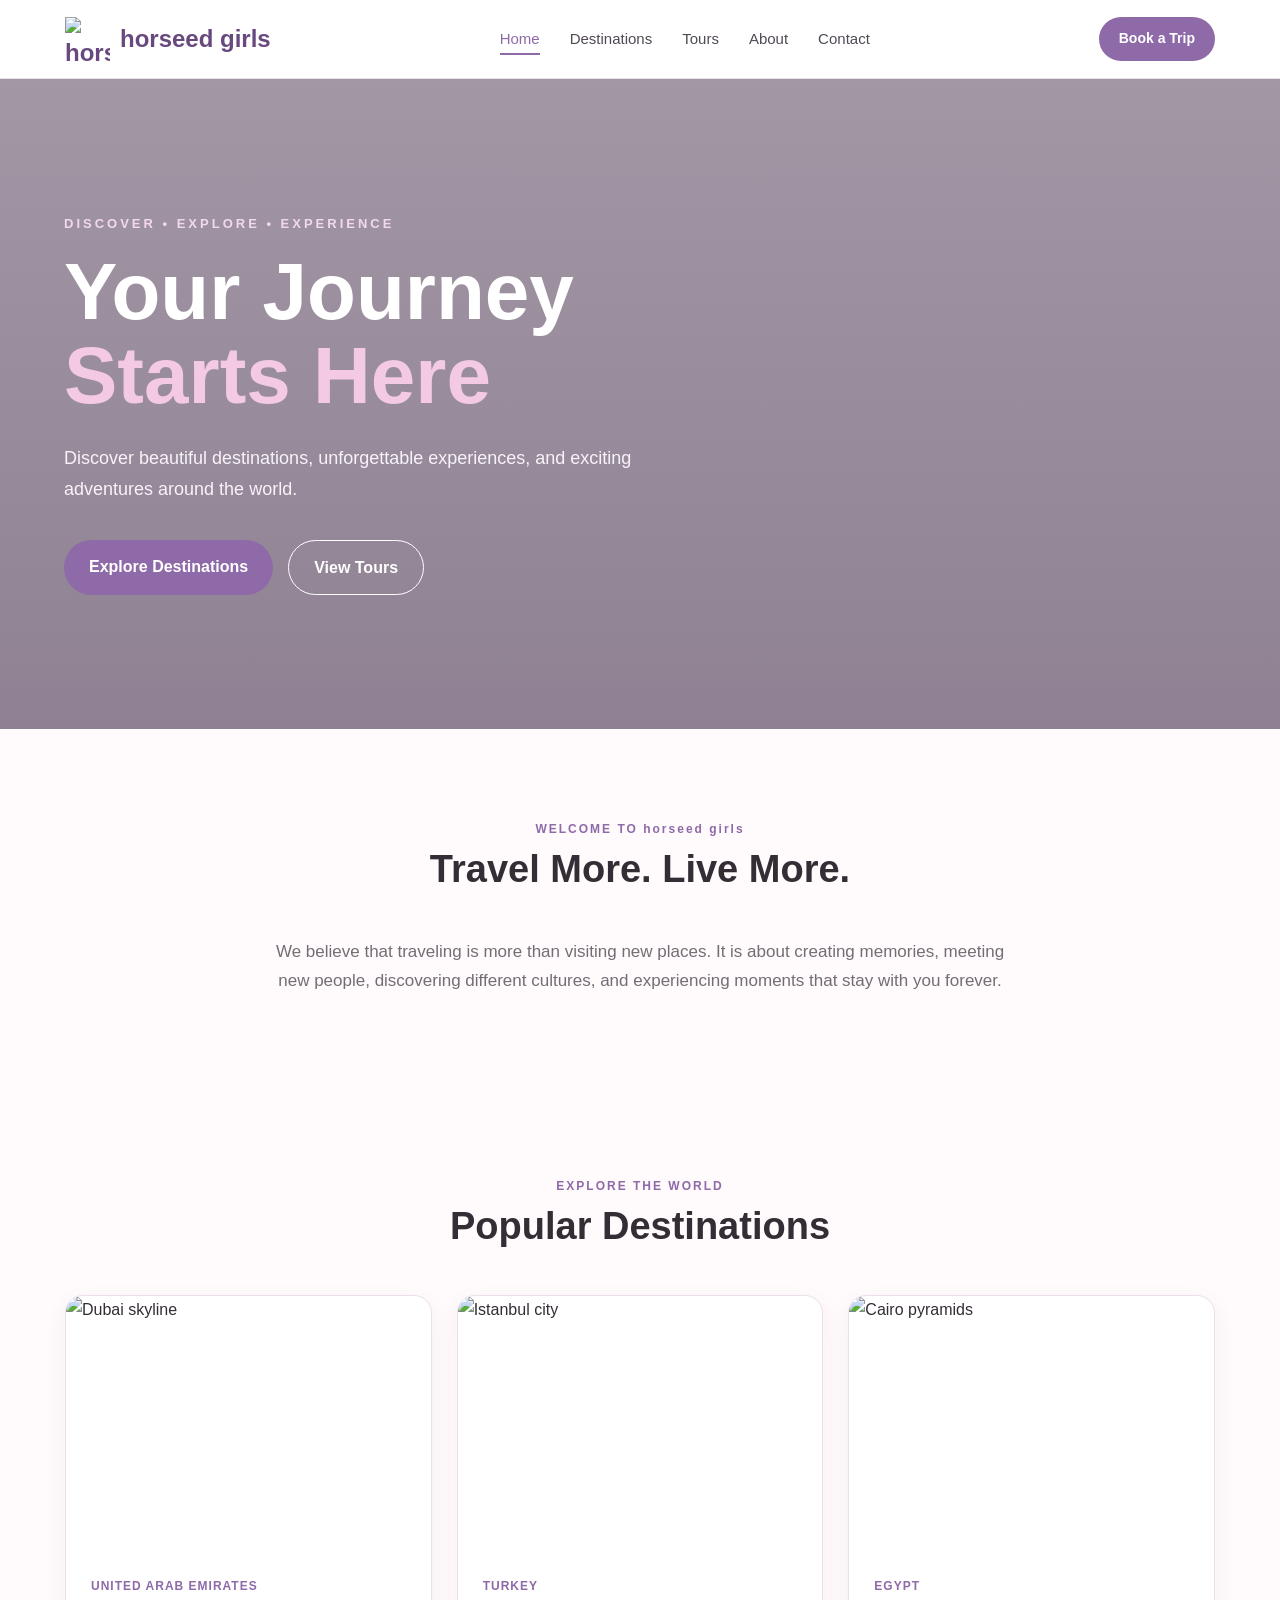
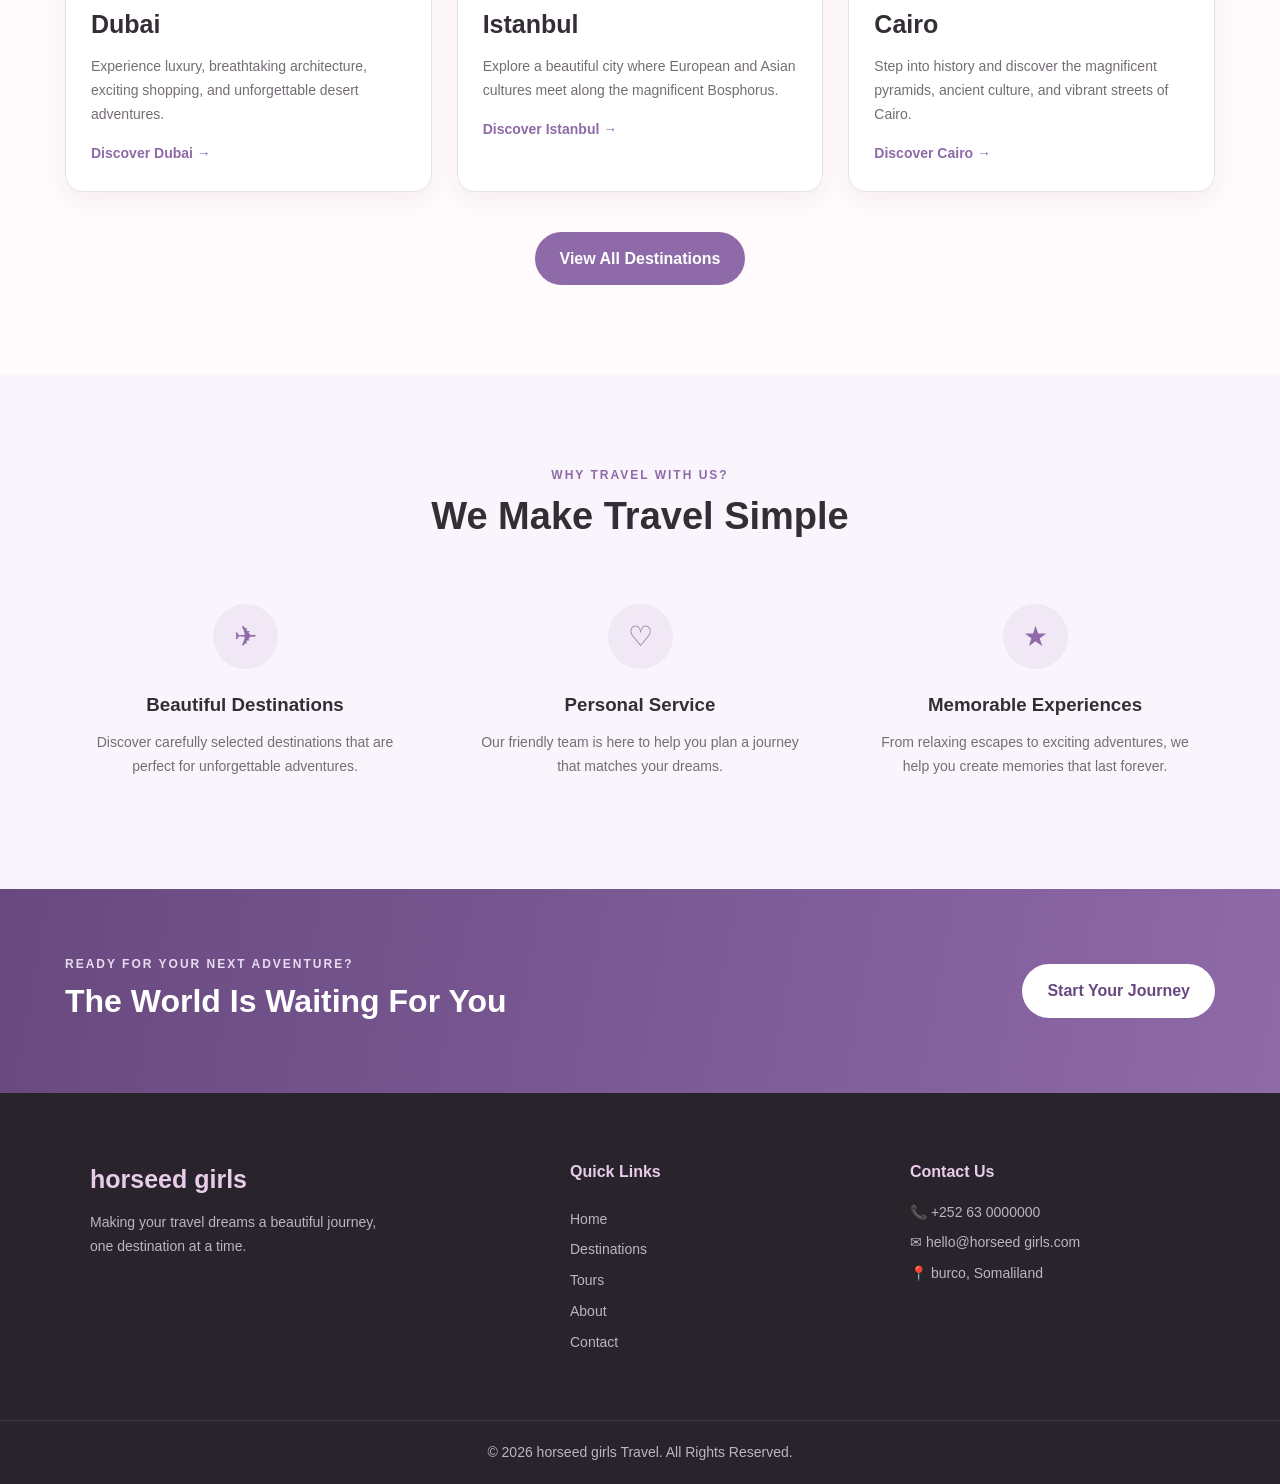
==== index.html @ 8eca0f7d "Add files via upload" ====
<!DOCTYPE html>
<html lang="en">
<head>
    <meta charset="UTF-8">
    <meta name="viewport" content="width=device-width, initial-scale=1.0">
    <meta name="description" content="Explore unforgettable destinations and exciting tour packages with Wanderly Travel.">
    <title>horseed girls Travel | Explore the World</title>

    <link rel="stylesheet" href="style.css">
</head>

<body>

    <!-- Header -->
    <header class="header">
        <nav class="navbar">

            <a href="index.html" class="logo">
                <img src="logo.jpeg" alt="horseed girls Travel Logo">
                <span>horseed girls</span>
            </a>

            <ul class="nav-links">
                <li><a href="index.html" class="active">Home</a></li>
                <li><a href="destinations.html">Destinations</a></li>
                <li><a href="tours.html">Tours</a></li>
                <li><a href="about.html">About</a></li>
                <li><a href="contact.html">Contact</a></li>
            </ul>

            <a href="contact.html" class="nav-button">Book a Trip</a>

        </nav>
    </header>


    <!-- Hero Section -->
    <section class="hero">

        <div class="hero-content">

            <p class="hero-small">DISCOVER • EXPLORE • EXPERIENCE</p>

            <h1>
                Your Journey
                <span>Starts Here</span>
            </h1>

            <p class="hero-text">
                Discover beautiful destinations, unforgettable experiences,
                and exciting adventures around the world.
            </p>

            <div class="hero-buttons">
                <a href="destinations.html" class="btn primary-btn">
                    Explore Destinations
                </a>

                <a href="tours.html" class="btn secondary-btn">
                    View Tours
                </a>
            </div>

        </div>

    </section>


    <!-- Introduction -->
    <section class="welcome section">

        <div class="section-title">
            <p>WELCOME TO horseed girls</p>
            <h2>Travel More. Live More.</h2>
        </div>

        <p class="section-description">
            We believe that traveling is more than visiting new places.
            It is about creating memories, meeting new people, discovering
            different cultures, and experiencing moments that stay with you forever.
        </p>

    </section>


    <!-- Popular Destinations -->
    <section class="section destinations-preview">

        <div class="section-title">
            <p>EXPLORE THE WORLD</p>
            <h2>Popular Destinations</h2>
        </div>

        <div class="destination-grid">

            <div class="destination-card">
                <img src="dubai.jpg" alt="Dubai skyline">

                <div class="card-content">
                    <span>United Arab Emirates</span>
                    <h3>Dubai</h3>
                    <p>
                        Experience luxury, breathtaking architecture,
                        exciting shopping, and unforgettable desert adventures.
                    </p>

                    <a href="destinations.html" class="text-link">
                        Discover Dubai →
                    </a>
                </div>
            </div>


            <div class="destination-card">
                <img src="istanbul.jpg" alt="Istanbul city">

                <div class="card-content">
                    <span>Turkey</span>
                    <h3>Istanbul</h3>
                    <p>
                        Explore a beautiful city where European and Asian
                        cultures meet along the magnificent Bosphorus.
                    </p>

                    <a href="destinations.html" class="text-link">
                        Discover Istanbul →
                    </a>
                </div>
            </div>


            <div class="destination-card">
                <img src="cairo.jpg" alt="Cairo pyramids">

                <div class="card-content">
                    <span>Egypt</span>
                    <h3>Cairo</h3>
                    <p>
                        Step into history and discover the magnificent pyramids,
                        ancient culture, and vibrant streets of Cairo.
                    </p>

                    <a href="destinations.html" class="text-link">
                        Discover Cairo →
                    </a>
                </div>
            </div>

        </div>

        <div class="center-button">
            <a href="destinations.html" class="btn primary-btn">
                View All Destinations
            </a>
        </div>

    </section>


    <!-- Why Choose Us -->
    <section class="why-us section">

        <div class="section-title">
            <p>WHY TRAVEL WITH US?</p>
            <h2>We Make Travel Simple</h2>
        </div>

        <div class="features">

            <div class="feature">
                <div class="feature-icon">✈</div>
                <h3>Beautiful Destinations</h3>
                <p>
                    Discover carefully selected destinations
                    that are perfect for unforgettable adventures.
                </p>
            </div>

            <div class="feature">
                <div class="feature-icon">♡</div>
                <h3>Personal Service</h3>
                <p>
                    Our friendly team is here to help you
                    plan a journey that matches your dreams.
                </p>
            </div>

            <div class="feature">
                <div class="feature-icon">★</div>
                <h3>Memorable Experiences</h3>
                <p>
                    From relaxing escapes to exciting adventures,
                    we help you create memories that last forever.
                </p>
            </div>

        </div>

    </section>


    <!-- Call To Action -->
    <section class="cta">

        <div>
            <p>READY FOR YOUR NEXT ADVENTURE?</p>
            <h2>The World Is Waiting For You</h2>
        </div>

        <a href="contact.html" class="btn white-btn">
            Start Your Journey
        </a>

    </section>


    <!-- Footer -->
    <footer class="footer">

        <div class="footer-content">

            <div class="footer-about">
                <h3>horseed girls</h3>

                <p>
                    Making your travel dreams a beautiful
                    journey, one destination at a time.
                </p>
            </div>


            <div class="footer-links">
                <h4>Quick Links</h4>

                <a href="index.html">Home</a>
                <a href="destinations.html">Destinations</a>
                <a href="tours.html">Tours</a>
                <a href="about.html">About</a>
                <a href="contact.html">Contact</a>
            </div>


            <div class="footer-contact">
                <h4>Contact Us</h4>

                <p>📞 +252 63 0000000</p>
                <p>✉ hello@horseed girls.com</p>
                <p>📍 burco, Somaliland</p>
            </div>

        </div>

        <div class="copyright">
            <p>© 2026 horseed girls Travel. All Rights Reserved.</p>
        </div>

    </footer>

</body>
</html>
---- style.css ----
/* ================================
   WANDERLY TRAVEL WEBSITE
   Main Stylesheet
================================ */


/* ---------- RESET ---------- */

* {
    margin: 0;
    padding: 0;
    box-sizing: border-box;
}


html {
    scroll-behavior: smooth;
}


body {
    font-family: "Segoe UI", Arial, sans-serif;
    background-color: #fffafc;
    color: #342d35;
    line-height: 1.7;
}


img {
    max-width: 100%;
    display: block;
}


a {
    text-decoration: none;
    color: inherit;
}


ul {
    list-style: none;
}


/* ---------- COLORS ---------- */

:root {
    --purple: #8e6aa8;
    --dark-purple: #68497f;
    --light-purple: #f0e8f5;
    --soft-purple: #faf5fc;
    --pink: #e8b7cf;
    --dark: #342d35;
    --gray: #746d75;
    --white: #ffffff;
    --border: #eadfea;
}


/* ---------- HEADER ---------- */

.header {
    background: rgba(255, 255, 255, 0.97);
    border-bottom: 1px solid var(--border);
    position: sticky;
    top: 0;
    z-index: 1000;
}


.navbar {
    max-width: 1200px;
    margin: auto;
    min-height: 78px;
    padding: 0 25px;

    display: flex;
    align-items: center;
    justify-content: space-between;
    gap: 30px;
}


.logo {
    display: flex;
    align-items: center;
    gap: 10px;

    color: var(--dark-purple);
    font-size: 24px;
    font-weight: 700;
}


.logo img {
    width: 45px;
    height: 45px;
    object-fit: contain;
}


.nav-links {
    display: flex;
    align-items: center;
    gap: 30px;
}


.nav-links a {
    color: #514954;
    font-size: 15px;
    font-weight: 500;

    position: relative;
    transition: 0.3s;
}


.nav-links a:hover,
.nav-links a.active {
    color: var(--purple);
}


.nav-links a.active::after {
    content: "";

    position: absolute;
    left: 0;
    right: 0;
    bottom: -8px;

    height: 2px;
    background: var(--purple);
}


.nav-button {
    background: var(--purple);
    color: white;

    padding: 10px 20px;
    border-radius: 25px;

    font-size: 14px;
    font-weight: 600;

    transition: 0.3s;
}


.nav-button:hover {
    background: var(--dark-purple);
    transform: translateY(-2px);
}


/* ---------- HERO ---------- */

.hero {
    min-height: 650px;

    background-image:
        linear-gradient(
            rgba(50, 30, 60, 0.45),
            rgba(50, 30, 60, 0.55)
        ),
        url("Images/hero.jpg");

    background-size: cover;
    background-position: center;

    display: flex;
    align-items: center;
}


.hero-content {
    width: 1200px;
    max-width: 90%;
    margin: auto;

    color: white;
}


.hero-small {
    color: #f2d8ee;
    letter-spacing: 3px;
    font-size: 13px;
    font-weight: 600;

    margin-bottom: 15px;
}


.hero h1 {
    font-size: clamp(45px, 7vw, 80px);
    line-height: 1.05;
    max-width: 750px;
    font-weight: 700;
}


.hero h1 span {
    display: block;
    color: #f3c9e3;
}


.hero-text {
    max-width: 600px;
    margin: 25px 0 35px;

    font-size: 18px;
    color: #f8f3f8;
}


.hero-buttons {
    display: flex;
    gap: 15px;
    flex-wrap: wrap;
}


/* ---------- BUTTONS ---------- */

.btn {
    display: inline-block;

    padding: 13px 25px;
    border-radius: 30px;

    font-weight: 600;
    transition: 0.3s;
}


.primary-btn {
    background: var(--purple);
    color: white;
}


.primary-btn:hover {
    background: var(--dark-purple);
    transform: translateY(-3px);
}


.secondary-btn {
    border: 1px solid white;
    color: white;
}


.secondary-btn:hover {
    background: white;
    color: var(--dark-purple);
}


.white-btn {
    background: white;
    color: var(--dark-purple);
}


.white-btn:hover {
    transform: translateY(-3px);
}


/* ---------- SECTIONS ---------- */

.section {
    max-width: 1200px;
    margin: auto;
    padding: 90px 25px;
}


.section-title {
    text-align: center;
    margin-bottom: 45px;
}


.section-title p {
    color: var(--purple);
    letter-spacing: 2px;
    font-size: 12px;
    font-weight: 700;

    margin-bottom: 8px;
}


.section-title h2 {
    color: var(--dark);
    font-size: 38px;
    line-height: 1.2;
}


.left-title {
    text-align: left;
    margin-bottom: 25px;
}


.section-description {
    max-width: 760px;
    margin: auto;

    text-align: center;
    color: var(--gray);
    font-size: 17px;
}


/* ---------- DESTINATION CARDS ---------- */

.destination-grid {
    display: grid;
    grid-template-columns: repeat(3, 1fr);
    gap: 25px;
}


.destination-card {
    background: white;

    border: 1px solid var(--border);
    border-radius: 18px;

    overflow: hidden;

    box-shadow: 0 8px 25px rgba(80, 50, 90, 0.06);

    transition: 0.3s;
}


.destination-card:hover {
    transform: translateY(-8px);
    box-shadow: 0 18px 40px rgba(80, 50, 90, 0.12);
}


.destination-card > img {
    width: 100%;
    height: 250px;
    object-fit: cover;
}


.card-content {
    padding: 25px;
}


.card-content span {
    color: var(--purple);
    font-size: 12px;
    font-weight: 700;

    text-transform: uppercase;
    letter-spacing: 1px;
}


.card-content h3 {
    margin: 5px 0 10px;

    color: var(--dark);
    font-size: 25px;
}


.card-content p {
    color: var(--gray);
    font-size: 14px;
}


.text-link {
    display: inline-block;

    margin-top: 15px;

    color: var(--purple);
    font-size: 14px;
    font-weight: 700;
}


.card-bottom {
    display: flex;
    justify-content: space-between;
    align-items: center;

    margin-top: 20px;
    padding-top: 15px;

    border-top: 1px solid var(--border);
}


.card-bottom strong {
    color: var(--dark-purple);
    font-size: 18px;
}


.small-btn {
    background: var(--light-purple);
    color: var(--dark-purple);

    padding: 8px 16px;
    border-radius: 20px;

    font-size: 13px;
    font-weight: 700;

    transition: 0.3s;
}


.small-btn:hover {
    background: var(--purple);
    color: white;
}


/* ---------- CENTER BUTTON ---------- */

.center-button {
    text-align: center;
    margin-top: 40px;
}


/* ---------- FEATURES ---------- */

.why-us {
    background: var(--soft-purple);
    max-width: none;
    padding-left: max(25px, calc((100% - 1150px) / 2));
    padding-right: max(25px, calc((100% - 1150px) / 2));
}


.features {
    display: grid;
    grid-template-columns: repeat(3, 1fr);
    gap: 35px;
    text-align: center;
}


.feature {
    padding: 20px;
}


.feature-icon {
    width: 65px;
    height: 65px;

    margin: 0 auto 20px;

    border-radius: 50%;

    background: var(--light-purple);
    color: var(--purple);

    display: flex;
    align-items: center;
    justify-content: center;

    font-size: 28px;
}


.feature h3 {
    margin-bottom: 10px;
}


.feature p {
    color: var(--gray);
    font-size: 14px;
}


/* ---------- CTA ---------- */

.cta {
    background:
        linear-gradient(
            100deg,
            var(--dark-purple),
            var(--purple)
        );

    color: white;

    padding: 65px max(25px, calc((100% - 1150px) / 2));

    display: flex;
    align-items: center;
    justify-content: space-between;
    gap: 30px;
}


.cta p {
    font-size: 12px;
    letter-spacing: 2px;
    color: #eadcf0;
    font-weight: 700;
}


.cta h2 {
    font-size: 32px;
}


/* ---------- PAGE HERO ---------- */

.page-hero {
    min-height: 350px;

    background:
        linear-gradient(
            rgba(70, 45, 80, 0.65),
            rgba(70, 45, 80, 0.7)
        ),
        url("Images/hero.jpg");

    background-size: cover;
    background-position: center;

    display: flex;
    align-items: center;
    justify-content: center;

    text-align: center;
    color: white;

    padding: 50px 25px;
}


.page-hero p:first-child {
    color: #f2cde3;

    font-size: 12px;
    letter-spacing: 3px;
    font-weight: 700;
}


.page-hero h1 {
    font-size: 55px;
    margin: 10px 0;
}


.page-hero div > p:last-child {
    max-width: 600px;
    margin: auto;
    color: #f5edf6;
}


/* ---------- TOURS ---------- */

.tour-grid {
    display: grid;
    grid-template-columns: repeat(2, 1fr);
    gap: 30px;
}


.tour-card {
    background: white;

    border: 1px solid var(--border);
    border-radius: 18px;

    overflow: hidden;

    box-shadow: 0 8px 25px rgba(80, 50, 90, 0.06);
}


.tour-card > img {
    width: 100%;
    height: 280px;
    object-fit: cover;
}


.tour-content {
    padding: 28px;
}


.tour-label {
    color: var(--purple);
    font-size: 11px;
    font-weight: 700;
    letter-spacing: 2px;
}


.tour-content h3 {
    font-size: 27px;
    margin: 5px 0;
}


.duration {
    color: var(--dark-purple);
    font-weight: 600;
    font-size: 14px;
}


.tour-content > p:not(.duration) {
    color: var(--gray);
    font-size: 14px;
    margin: 15px 0;
}


.included {
    border-top: 1px solid var(--border);
    border-bottom: 1px solid var(--border);

    padding: 15px 0;
    margin: 15px 0;

    display: grid;
    grid-template-columns: 1fr 1fr;
    gap: 8px;

    color: var(--gray);
    font-size: 13px;
}


.tour-bottom {
    display: flex;
    align-items: center;
    justify-content: space-between;
}


.tour-bottom small {
    display: block;
    color: var(--gray);
}


.tour-bottom strong {
    display: block;
    color: var(--dark-purple);
    font-size: 24px;
}


/* ---------- ABOUT ---------- */

.story {
    display: grid;
    grid-template-columns: 1.5fr 1fr;
    gap: 60px;
    align-items: center;
}


.story-content > p {
    color: var(--gray);
    margin-bottom: 18px;
}


.experience-box {
    background: var(--light-purple);

    border-radius: 25px;

    padding: 50px 35px;

    text-align: center;
}


.experience-box strong {
    display: block;

    color: var(--dark-purple);
    font-size: 70px;
    line-height: 1;
}


.experience-box span {
    display: block;

    margin: 10px 0;

    color: var(--purple);
    font-weight: 700;
    font-size: 18px;
}


.experience-box p {
    color: var(--gray);
}


.mission-section {
    max-width: none;

    background: var(--soft-purple);

    padding-left: max(25px, calc((100% - 1150px) / 2));
    padding-right: max(25px, calc((100% - 1150px) / 2));

    display: grid;
    grid-template-columns: repeat(2, 1fr);
    gap: 30px;
}


.mission-card {
    background: white;

    border: 1px solid var(--border);
    border-radius: 20px;

    padding: 40px;

    text-align: center;
}


.mission-icon {
    width: 60px;
    height: 60px;

    margin: 0 auto 20px;

    border-radius: 50%;

    background: var(--light-purple);
    color: var(--purple);

    display: flex;
    align-items: center;
    justify-content: center;

    font-size: 25px;
}


.mission-card h2 {
    margin-bottom: 12px;
}


.mission-card p {
    color: var(--gray);
}


.team {
    max-width: 650px;
    margin: auto;
}


.team-card {
    text-align: center;

    background: white;

    border: 1px solid var(--border);
    border-radius: 20px;

    overflow: hidden;
}


.team-card img {
    width: 100%;
    height: 350px;
    object-fit: cover;
}


.team-card h3 {
    margin: 20px 0 5px;
    font-size: 25px;
}


.team-card p {
    padding: 0 30px 30px;
    color: var(--gray);
}


/* ---------- CONTACT ---------- */

.contact-section {
    display: grid;
    grid-template-columns: 1fr 1fr;
    gap: 70px;
}


.contact-info > p {
    color: var(--gray);
    margin-bottom: 30px;
}


.contact-item {
    display: flex;
    gap: 15px;
    margin-bottom: 22px;
}


.contact-item > span {
    width: 45px;
    height: 45px;

    flex-shrink: 0;

    border-radius: 50%;

    background: var(--light-purple);
    color: var(--purple);

    display: flex;
    align-items: center;
    justify-content: center;
}


.contact-item h3 {
    font-size: 16px;
}


.contact-item p {
    color: var(--gray);
    font-size: 14px;
}


.contact-form {
    background: white;

    border: 1px solid var(--border);
    border-radius: 20px;

    padding: 35px;

    box-shadow: 0 10px 30px rgba(80, 50, 90, 0.06);
}


.contact-form h2 {
    margin-bottom: 25px;
}


.form-row {
    display: grid;
    grid-template-columns: 1fr 1fr;
    gap: 15px;
}


.form-group {
    margin-bottom: 18px;
}


.form-group label {
    display: block;

    margin-bottom: 7px;

    font-size: 13px;
    font-weight: 600;
}


.form-group input,
.form-group select,
.form-group textarea {
    width: 100%;

    border: 1px solid var(--border);
    border-radius: 10px;

    padding: 12px 14px;

    background: #fffafd;

    font-family: inherit;
    font-size: 14px;

    outline: none;
}


.form-group input:focus,
.form-group select:focus,
.form-group textarea:focus {
    border-color: var(--purple);
}


.form-group textarea {
    resize: vertical;
}


/* ---------- MAP ---------- */

.map-section {
    padding: 0 25px 80px;
}


.map-placeholder {
    max-width: 1150px;
    min-height: 280px;

    margin: auto;

    border-radius: 20px;

    background:
        linear-gradient(
            rgba(142, 106, 168, 0.75),
            rgba(104, 73, 127, 0.75)
        );

    display: flex;
    align-items: center;
    justify-content: center;

    text-align: center;
    color: white;
}


.map-placeholder span {
    font-size: 40px;
}


.map-placeholder h2 {
    margin: 5px 0;
}


.map-placeholder p {
    color: #f3eaf6;
}


/* ---------- FOOTER ---------- */

.footer {
    background: #29232c;
    color: white;
}


.footer-content {
    max-width: 1150px;
    margin: auto;

    padding: 65px 25px;

    display: grid;
    grid-template-columns: 1.5fr 1fr 1fr;
    gap: 60px;
}


.footer h3 {
    font-size: 25px;
    color: #e8cce9;
}


.footer h4 {
    margin-bottom: 15px;
    color: #e8cce9;
}


.footer p {
    color: #bdb5bf;
    font-size: 14px;
}


.footer-about p {
    max-width: 300px;
    margin-top: 10px;
}


.footer-links {
    display: flex;
    flex-direction: column;
    gap: 7px;
}


.footer-links a {
    color: #bdb5bf;
    font-size: 14px;
    transition: 0.3s;
}


.footer-links a:hover {
    color: white;
    padding-left: 4px;
}


.footer-contact p {
    margin-bottom: 7px;
}


.copyright {
    border-top: 1px solid #413943;

    text-align: center;

    padding: 20px 25px;
}


/* ---------- RESPONSIVE DESIGN ---------- */

@media (max-width: 900px) {

    .navbar {
        flex-wrap: wrap;
        padding: 15px 25px;
    }


    .nav-links {
        order: 3;
        width: 100%;

        justify-content: center;

        gap: 20px;

        overflow-x: auto;
        padding-bottom: 5px;
    }


    .nav-button {
        display: none;
    }


    .destination-grid {
        grid-template-columns: repeat(2, 1fr);
    }


    .features {
        grid-template-columns: 1fr;
    }


    .story {
        grid-template-columns: 1fr;
    }


    .contact-section {
        grid-template-columns: 1fr;
    }


    .footer-content {
        grid-template-columns: 1fr 1fr;
    }

}


@media (max-width: 650px) {

    .hero {
        min-height: 570px;
    }


    .hero h1 {
        font-size: 45px;
    }


    .hero-text {
        font-size: 16px;
    }


    .section {
        padding: 65px 20px;
    }


    .section-title h2 {
        font-size: 30px;
    }


    .destination-grid,
    .tour-grid,
    .mission-section {
        grid-template-columns: 1fr;
    }


    .page-hero {
        min-height: 300px;
    }


    .page-hero h1 {
        font-size: 40px;
    }


    .cta {
        flex-direction: column;
        align-items: flex-start;
    }


    .form-row {
        grid-template-columns: 1fr;
    }


    .included {
        grid-template-columns: 1fr;
    }


    .footer-content {
        grid-template-columns: 1fr;
        gap: 30px;
    }


    .navbar {
        justify-content: center;
    }


    .nav-links {
        font-size: 13px;
        gap: 15px;
    }

}
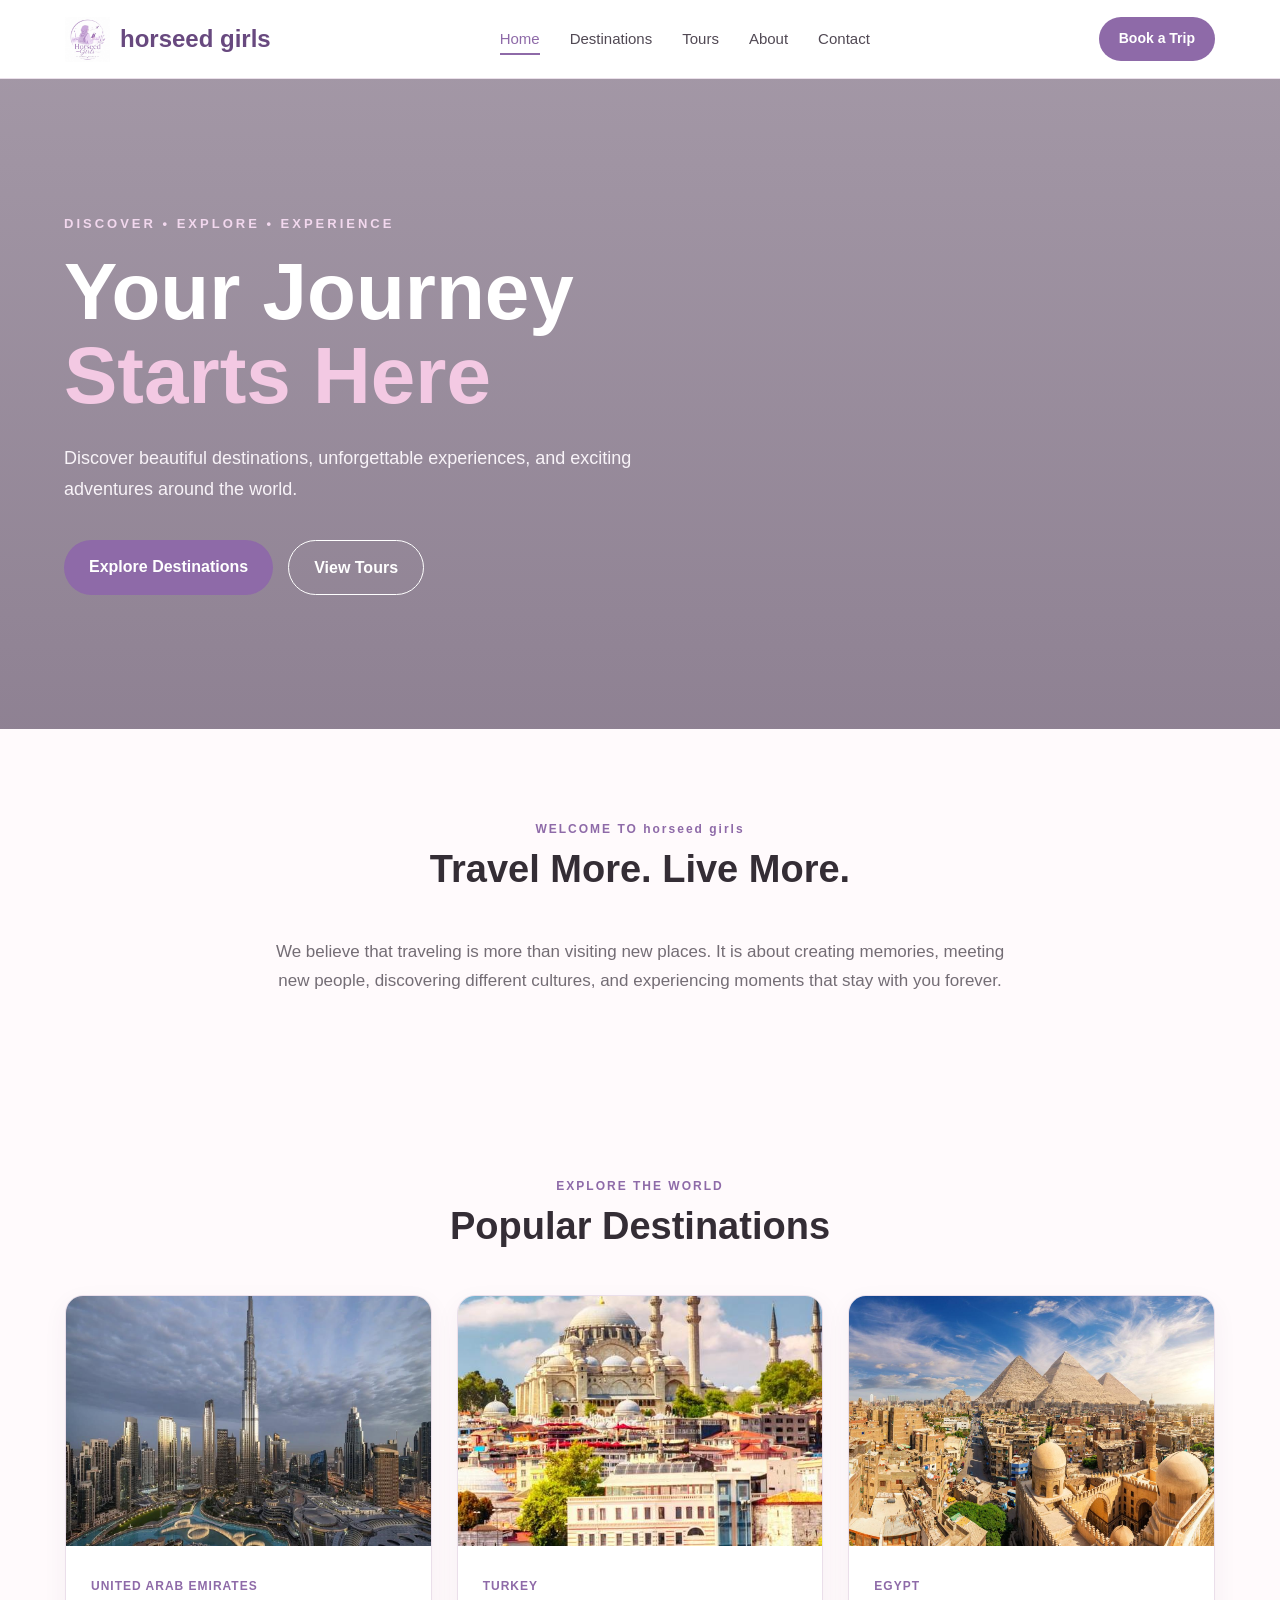
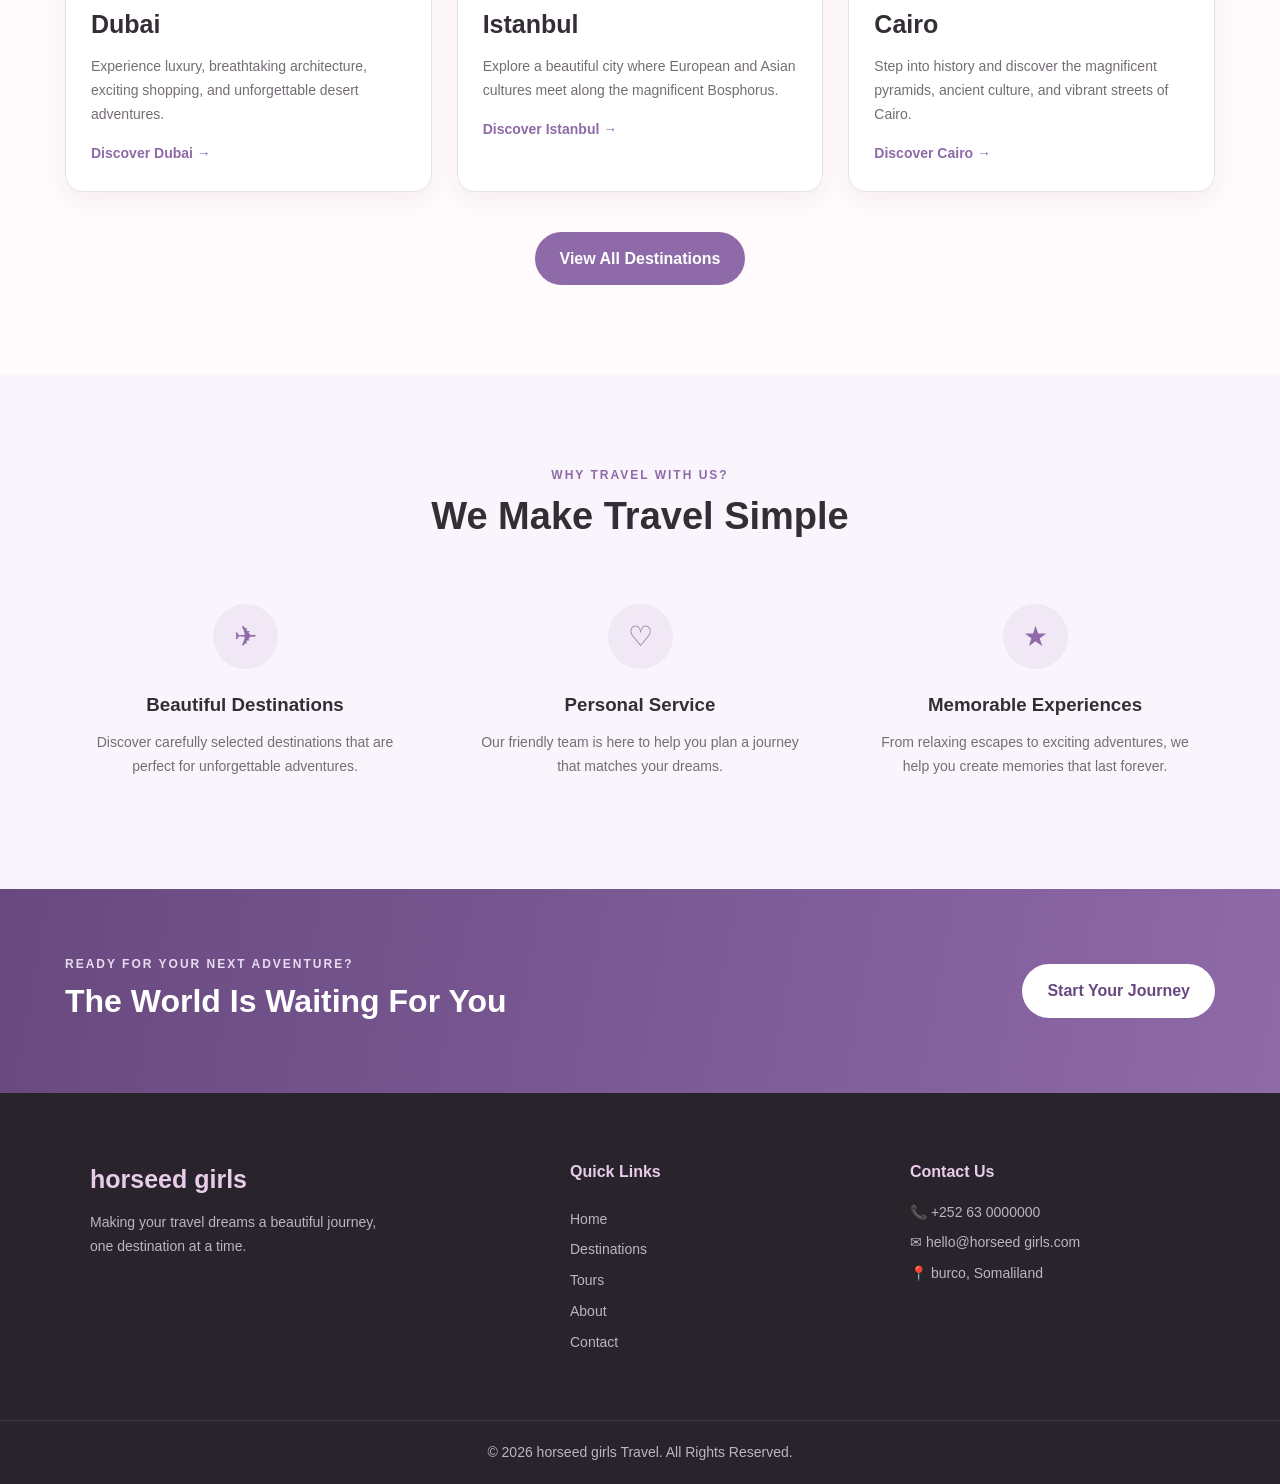
==== commit 76c6e4ea: "Restore index.html content for horseed girls Travel Restored the original content of index.html afte" ====
--- a/index.html
+++ b/index.html
@@ -16,7 +16,7 @@
         <nav class="navbar">
 
             <a href="index.html" class="logo">
-                <img src="logo.jpeg" alt="horseed girls Travel Logo">
+                <img src="images/logo.jpeg" alt="horseed girls Travel Logo">
                 <span>horseed girls</span>
             </a>
 
@@ -94,7 +94,7 @@
         <div class="destination-grid">
 
             <div class="destination-card">
-                <img src="dubai.jpg" alt="Dubai skyline">
+                <img src="images/dubai.jpg" alt="Dubai skyline">
 
                 <div class="card-content">
                     <span>United Arab Emirates</span>
@@ -112,7 +112,7 @@
 
 
             <div class="destination-card">
-                <img src="istanbul.jpg" alt="Istanbul city">
+                <img src="images/istanbul.jpg" alt="Istanbul city">
 
                 <div class="card-content">
                     <span>Turkey</span>
@@ -130,7 +130,7 @@
 
 
             <div class="destination-card">
-                <img src="cairo.jpg" alt="Cairo pyramids">
+                <img src="images/cairo.jpg" alt="Cairo pyramids">
 
                 <div class="card-content">
                     <span>Egypt</span>
@@ -257,4 +257,4 @@
     </footer>
 
 </body>
-</html>+</html>
